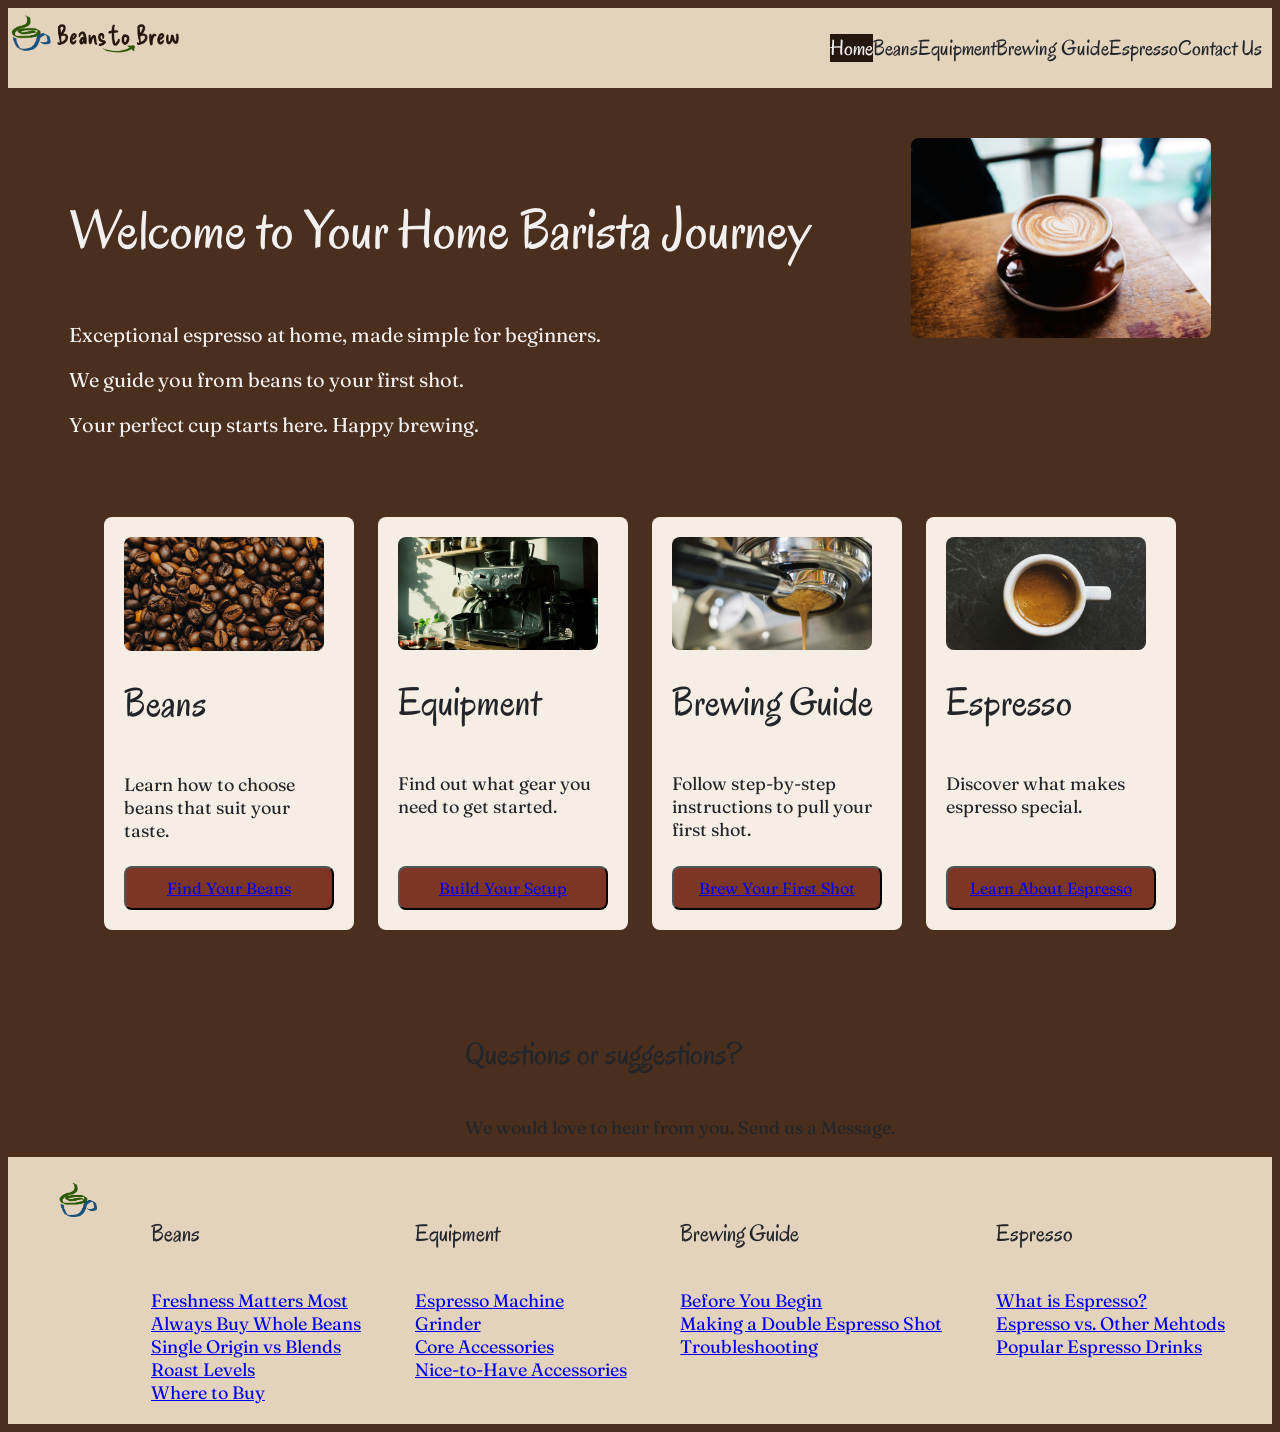
==== index.html @ 37dc38f0 "Changes made to fix HTML5 errors." ====
<!DOCTYPE html>
<html lang="en">

<head>
    <meta charset="UTF-8">
    <meta name="viewport" content="width=device-width, initial-scale=1.0">
    <title>Beans to Brew</title>
    <link rel="icon" type="image/x-icon" href="/img/beans-to-brew-favicon.png">
    <link rel="stylesheet" type="text/css" href="css/style.css" />
</head>

<body>
    <header>
        <a class="logo" href="index.html"><img src="img/beans-to-brew-logo.png" height="50"
                alt="Beans to Brew Logo"></a>

        <input type="checkbox" id="menu-toggle">
        <label for="menu-toggle" class="hamburger">&#9776; Menu</label>

        <nav class="site-nav">
            <ul>
                <li><a href="index.html" class="active">Home</a></li>
                <li><a href="beans.html">Beans</a></li>
                <li><a href="equipment.html">Equipment</a></li>
                <li><a href="guides.html">Brewing Guide</a></li>
                <li><a href="espresso.html">Espresso</a></li>
                <li><a href="contact.html">Contact Us</a></li>
            </ul>
        </nav>
    </header>
    <main>
        <section class="homepage-introduction">
            <article class="introduction">
                <h1>Welcome to Your Home Barista Journey</h1>
                <p>Exceptional espresso at home, made simple for beginners.</p>
                <p>We guide you from beans to your first shot.</p>
                <p>Your perfect cup starts here. Happy brewing.</p>
            </article>
            <article>
                <img src="img/placeholder1.jpg" alt="Placeholder image" height="200">
            </article>
        </section>
        <section class="homepage-cards">
            <article class="card-item">
                <img src="img/placeholder-coffee-(Edited).jpg" alt="coffee">
                <h3>Beans</h3>
                <p>Learn how to choose beans that suit your taste.</p>
                <button><a href="beans.html">Find Your Beans</a></button>
            </article>
            <article class="card-item">
                <img src="img/placeholder-equipment-(Edited).jpg" alt="coffee">
                <h3>Equipment</h3>
                <p>Find out what gear you need to get started.</p>
                <button><a href="equipment.html">Build Your Setup</a></button>
            </article>
            <article class="card-item">
                <img src="img/placeholder-guides-(Edited).jpg" alt="coffee">
                <h3>Brewing Guide</h3>
                <p>Follow step-by-step instructions to pull your first shot.</p>
                <button><a href="guides.html">Brew Your First Shot</a></button>
            </article>
            <article class="card-item">
                <img src="img/placeholder-espresso-(Edited).jpg" alt="coffee">
                <h3>Espresso</h3>
                <p>Discover what makes espresso special.</p>
                <button><a href="espresso.html">Learn About Espresso</a></button>
            </article>
        </section>
        <section class="outro">
            <figure></figure>
            <article>
                <h4>Questions or suggestions?</h4>
                <p>We would love to hear from you. Send us a Message.</p>
            </article>
        </section>
    </main>
    <footer>
        <section class="footer-container">
            <a class="footer-logo" href="index.html"><img src="img/beans-to-brew-logo-sq.png" height="40"
                    alt="Beans to Brew Logo"></a>
            <article class="footer-container-list">
                <h5>Beans</h5>
                <ul>
                    <li><a href="beans.html#freshness-matters-most">Freshness Matters Most</a></li>
                    <li><a href="beans.html#always-buy-whole-beans">Always Buy Whole Beans</a></li>
                    <li><a href="beans.html#single-origin-vs-blends">Single Origin vs Blends</a></li>
                    <li><a href="beans.html#roast-levels">Roast Levels</a></li>
                    <li><a href="beans.html#where-to-buy">Where to Buy</a></li>
                </ul>
            </article>
            <article class="footer-container-list">
                <h5>Equipment</h5>
                <ul>
                    <li><a href="equipment.html#espresso-machine">Espresso Machine</a></li>
                    <li><a href="equipment.html#grinder">Grinder</a></li>
                    <li><a href="equipment.html#core-accessories">Core Accessories</a></li>
                    <li><a href="equipment.html#nicetohave-accessories">Nice-to-Have Accessories</a></li>
                </ul>
            </article>
            <article class="footer-container-list">
                <h5>Brewing Guide</h5>
                <ul>
                    <li><a href="guides.html#preparation">Before You Begin</a></li>
                    <li><a href="guides.html#brewing-guide">Making a Double Espresso Shot</a></li>
                    <li><a href="guides.html#troubleshooting">Troubleshooting</a></li>
                </ul>
            </article>
            <article class="footer-container-list">
                <h5>Espresso</h5>
                <ul>
                    <li><a href="espresso.html#what-is-espresso">What is Espresso?</a></li>
                    <li><a href="espresso.html#vs-other-methods">Espresso vs. Other Mehtods</a></li>
                    <li><a href="espresso.html#espresso-drinks">Popular Espresso Drinks</a></li>
                </ul>
            </article>
        </section>
    </footer>
</body>

</html>
---- css/style.css ----
@import url('https://fonts.googleapis.com/css2?family=Delicious+Handrawn&family=Oregano:ital@0;1&display=swap');
@import url('https://fonts.googleapis.com/css2?family=Fraunces:ital,opsz,wght@0,9..144,100..900;1,9..144,100..900&display=swap');

:root {
  /* Primary Colors */
  --primary-color: #F6EDE5;
  --primary-color-light: #FCF9F3;
  --primary-color-dark: #E3D2BC;
  /* Primary Colors */
  --secondary-color: #4A2E1E;
  --secondary-color-light: #A5978F;
  --secondary-color-dark: #25170F;
  /* Accent Colors */
  --accent-color-1: #2A5803;
  --accent-color-2: #7D3626;
  --accent-color-3: #18527E;
  /* Neutral Colors */
  --neutral-light: #F2F0EF;
  --neutral-dark: #212529;
  --neutral-grey: #CCCCCC;
  /* Nav Colors */
  --nav-btn-color-hover: #C6B49C;
  --nav-btn-color-active: #3B1912
}

/* || SITEWIDE */

html {
  width: auto;
  margin-left: 16px;
  margin-right: 16px;
}

@media (min-width: 768px) {
  html {
    margin-left: 32px;
    margin-right: 32px;
  }
}

@media (min-width: 1024px) {
  html {
    width: 100%;
    max-width: 1440px;
    margin-left: auto;
    margin-right: auto;
  }
}

main {
  display: flex;
  flex-direction: column;
  align-items: center;
  justify-content: center;
}

img {
  border-radius: 8px;
}

body {
  background-color: var(--secondary-color);
}


/* || Typography */
p,
li {
  color: var(--neutral-dark);
  font-family: "Fraunces", serif;
  font-optical-sizing: auto;
  font-weight: 400;
  font-style: normal;
  font-size: 18px;
}

figcaption {
  color: var(--neutral-grey);
}

h1 {
  font-family: "Oregano", cursive;
  font-weight: 400;
  font-style: normal;
  font-size: 56px;
  color: var(--neutral-dark);
}

h2 {
  font-family: "Oregano", cursive;
  font-weight: 400;
  font-style: normal;
  font-size: 48px;
  color: var(--neutral-dark);
}

h3 {
  font-family: "Oregano", cursive;
  font-weight: 400;
  font-style: normal;
  font-size: 40px;
  color: var(--neutral-dark);
}

h4 {
  font-family: "Oregano", cursive;
  font-weight: 400;
  font-style: normal;
  font-size: 32px;
  color: var(--neutral-dark);
}

h5 {
  font-family: "Oregano", cursive;
  font-weight: 400;
  font-style: normal;
  font-size: 24px;
  color: var(--neutral-dark);
}

h6 {
  font-family: "Oregano", cursive;
  font-weight: 400;
  font-style: normal;
  font-size: 20px;
  color: var(--neutral-dark);
}

.introduction p {
  color: var(--neutral-light);
  font-family: "Fraunces", serif;
  font-optical-sizing: auto;
  font-weight: 400;
  font-style: normal;
  font-size: 20px;
}

.introduction h1 {
  color: var(--neutral-light);
}


/* || HEADER */

header {
  background-color: var(--primary-color-dark);
  position: sticky;
  display: flex;
  justify-content: space-between;
  top: 0;
  width: 100%;
}


.hamburger {
  cursor: pointer;
  text-align: center;
  padding: 14px 16px;
  text-decoration: none;
  color: var(--neutral-dark);
  font-family: "Oregano", cursive;
  font-size: 1.4em;
}


nav {
  display: none;
}

#menu-toggle {
  display: none;
}

.site-nav {
  display: none;
  flex-direction: column;
  background: var(--primary-color-dark);
  position: absolute;
  top: 100%;
  left: 0;
  width: 100%;
}

.site-nav ul {
  list-style-type: none;
  padding: 10px;
  overflow: hidden;
}

.site-nav a {
  text-decoration: none;
  color: var(--neutral-dark);
  font-family: "Oregano", cursive;
  font-size: 1.2em;
}

#menu-toggle:checked~nav {
  display: flex;
}

.site-nav a:hover {
  background-color: var(--nav-btn-color-hover);
}

.site-nav a.active {
  background-color: var(--secondary-color-dark);
  color: var(--neutral-light);
}



@media (min-width: 1024px) {

  .hamburger {
    display: none;
  }

  .site-nav {
    display: flex;
    flex-direction: row;
    position: static;
    justify-items: space-between;
    width: auto;
    gap: 100px;
  }


}

/* || FOOTER */

footer {
  left: 0;
  bottom: 0;
  width: 100%;
  color: var(--neutral-dark);
}

footer .footer-container {
  background-color: var(--primary-color-dark);
  display: flex;
  flex-direction: column;
  padding: 20px;
  color: var(--neutral-dark);
}

@media (min-width: 768px) {

  footer .footer-container {
    flex-direction: row;
    justify-content: space-around;
  }
}

footer ul {
  list-style-type: none;
  margin: 0;
  padding: 0;
  overflow: hidden;
  color: var(--neutral-dark);
}


/* || FRONTPAGE */

.homepage-introduction {
  display: flex;
  flex-direction: column;
  gap: 100px;
  padding-top: 50px;
}

@media (min-width: 1024px) {
  .homepage-introduction {
    flex-direction: row;
  }

  nav ul li {
    float: left;
  }

}

.homepage-cards {
  display: grid;
  grid-template-columns: 1fr;
  grid-auto-rows: 1fr;
  gap: 24px;
  padding: 60px;
}

.homepage-cards article {
  display: flex;
  flex-direction: column;
  justify-content: flex-start;
  padding: 24px;
  width: 210px;
  border-radius: 8px;
  padding: 20px;
  gap: 6px;
  background: var(--primary-color);
  box-shadow: var(--neutral-dark);
}

.homepage-cards article button {
  color: var(--neutral-light);
  background-color: var(--accent-color-2);
  border-radius: 8px;
  padding: 10px;
  width: 100%;
  font-family: "Fraunces", serif;
  font-optical-sizing: auto;
  font-weight: 400;
  font-style: normal;
  font-size: 16px;
}

.homepage-cards img {
  flex: 0 0 60px;
  max-width: 200px;
}

.homepage-cards p {
  flex: 1 1 auto;
  display: flex;
  flex-direction: column;
  justify-content: flex-start;
}

.homepage-cards h3 {
  margin-top: 20px;
  margin-bottom: 20px;
  flex: 0 0 auto;
}

.homepage-cards button {
  flex: 0 0 auto;
}


@media (min-width: 768px) {
  .homepage-cards {
    grid-template-columns: 1fr 1fr
  }
}

@media (min-width: 1024px) {
  .homepage-cards {
    grid-template-columns: 1fr 1fr 1fr 1fr
  }
}


.outro {
  display: flex;
  align-content: end;
}

/* || BEANS */

#beans-articles {
  display: grid;
  grid-template-columns: 1;
  grid-template-rows: repeat(5, auto);
  height: auto;
  width: auto;
  gap: 20px;
  grid-template-areas:
    "a"
    "b"
    "c"
    "e"
    "d";
}

@media (min-width: 768px) {
  #beans-articles {
    grid-template-columns: repeat(4, auto);
    grid-template-rows: repeat(5, auto);
    grid-template-areas:
      "a a b b"
      "a a b b"
      "c c e e"
      "c c e e"
      "d d e e";
  }
}

#freshness-matters-most {
  grid-area: a;
}

#always-buy-whole-beans {
  grid-area: b;
}

#single-origin-vs-blends {
  grid-area: c;
}

#where-to-buy {
  grid-area: d;
}

#roast-levels {
  grid-area: e;
}


#beans-articles article {
  display: flex;
  flex-direction: column;
  justify-content: flex-start;
  padding: 24px;
  width: auto;
  height: auto;
  border-radius: 8px;
  padding: 20px;
  gap: 6px;
  background: var(--primary-color);
  box-shadow: var(--neutral-dark);
}

/* || EQUIPMENT */

#core-equipment {
  display: grid;
  grid-template-columns: 1;
  grid-template-rows: 2;
  height: auto;
  width: auto;
  gap: 20px;
  grid-template-areas:
    "a"
    "b"
}

#espresso-machine {
  grid-area: a;
}

#grinder {
  grid-area: b;
}

#espresso-machine,
#grinder {
  display: grid;
  grid-template-columns: 1;
  grid-template-rows: 7;
  height: auto;
  width: auto;
  border-radius: 8px;
  padding: 20px;
  background: var(--primary-color);
  box-shadow: var(--neutral-dark);
  grid-template-areas:
    "a"
    "b"
    "b"
    "b"
    "b"
    "c"
    "c"
    "d"
}

@media (min-width: 768px) {

  #espresso-machine,
  #grinder {
    grid-template-columns: repeat(7, auto);
    grid-template-rows: repeat(5, auto);
    grid-template-areas:
      "a a a a a a a"
      "b b b b c c c"
      "b b b b c c c"
      "b b b b d d d"
      "b b b b d d d"
  }
}

#espresso-machine h2,
#grinder h2 {
  grid-area: a;
}

.equipment-info {
  grid-area: b;
}

.image-and-advice image {
  grid-area: c;
}

.image-and-advice .advice {
  grid-area: d;
}



#core-accessories,
#nicetohave-accessories {
  display: grid;
  grid-template-columns: 1fr;
  grid-auto-rows: 1fr;
  gap: 24px;
  padding: 60px;
}

#accessories article {
  display: flex;
  flex-direction: column;
  justify-content: flex-start;
  padding: 24px;
  width: 210px;
  border-radius: 8px;
  padding: 20px;
  gap: 6px;
  background: var(--primary-color);
  box-shadow: var(--neutral-dark);
}

@media (min-width: 768px) {

  #core-accessories,
  #nicetohave-accessories {
    grid-template-columns: 1fr 1fr
  }
}

@media (min-width: 1024px) {

  #core-accessories,
  #nicetohave-accessories {
    grid-template-columns: 1fr 1fr 1fr 1fr
  }
}

/* || BREWING GUIDE */

#preparation>*,
#preparation ul>li {
  color: var(--neutral-light);
}

#brewing-guide {
  display: flex;
  flex-direction: column;
  background-color: var(--primary-color);
  border-radius: 8px;
  padding: 20px;
}

@media (min-width: 768px) {

  #brewing-guide {
    max-width: 750px;
  }
}

#brewing-guide h2 {
  color: var(--accent-color-3);
}

#brewing-guide-steps {
  display: flex;
  flex-direction: column;
}

#brewing-guide-step {
  display: flex;
  flex-direction: column;
}

.brewing-step-title {
  color: var(--accent-color-1);
}

#troubleshooting {
  background-color: var(--primary-color);
  border-radius: 8px;
  padding: 20px;
  margin: 20px;
}

#troubleshooting h3 {
  color: var(--accent-color-3);
}

#troubleshooting strong {
  color: var(--accent-color-2);
}


/* || ESPRESSO */

/* Introduction part */

.intro-and-img {
  display: grid;
  grid-template-columns: 1fr;
  gap: 20px;
}

.intro-and-img img {
  width: 100%;
  height: 100%;
  object-fit: cover;
}

@media (min-width: 768px) {
  .intro-and-img {
    grid-template-columns: 1fr 1fr;
  }
}

/* Comparison to other brewing methods */

#vs-other-methods {
  display: grid;
  grid-template-columns: 1fr;
  gap: 20px;
}

#vs-other-methods> :first-child {
  order: 2;
}

#vs-other-methods img {
  width: 100%;
  height: 100%;
  object-fit: cover;
}

#vs-other-methods article {
  background-color: var(--primary-color);
  padding: 20px;
  border-radius: 8px;
}

@media (min-width: 768px) {
  #vs-other-methods {
    grid-template-columns: 1fr 1fr;
  }

  #vs-other-methods> :first-child {
    order: 0;
  }
}

/* Popular Espresso Drinks */

#espresso-drinks-intro h2,
#espresso-drinks-intro p {
  color: var(--neutral-light);
}

#espresso-drinks-grid {
  display: grid;
  grid-template-columns: 1fr;
  grid-auto-rows: 1fr;
  gap: 10px;
}

@media (min-width: 576px) {
  #espresso-drinks-grid {
    grid-template-columns: 1fr 1fr;
  }
}

@media (min-width: 768px) {
  #espresso-drinks-grid {
    grid-template-columns: 1fr 1fr 1fr;
  }
}

@media (min-width: 960px) {
  #espresso-drinks-grid {
    grid-template-columns: 1fr 1fr 1fr 1fr;
  }
}

#espresso-drinks-grid article {
  background-color: var(--primary-color);
  padding: 10px;
  border-radius: 8px;
}

label,
input,
textarea {
  display: block;
}

input,
textarea {
  margin-bottom: 20px;
}

/* || CONTACT PAGE */
#img-and-form {
  display: grid;
  grid-template-columns: 1fr;
  gap: 20px;
}

#img-and-form img {
  width: 100%;
  height: 100%;
  object-fit: cover;
}

#img-and-form> :first-child {
  order: 2;
}

@media (min-width: 768px) {
  #img-and-form {
    grid-template-columns: 1fr 1fr;
    margin-bottom: 20px;
  }

}

/* Contact Form */
#contact-form {
  display: grid;
  grid-template-columns: 1fr;
  gap: 6px;
  margin: 10px;
  background-color: var(--primary-color);
  border-radius: 8px;
  padding: 20px;
}

#contact-form button {
  grid-column: 1 / -1;
  padding: 6px;
}

@media (min-width: 768px) {
  #contact-form {
    grid-template-columns: 1fr 1fr;
  }

  #contact-form h4 {
    grid-column: 1 / -1;
  }

  #contact-form #form-title {
    grid-column: 1 / -1;
  }

  #contact-form #form-message {
    grid-column: 1 / -1;
    margin-top: 20px;
  }

  #contact-form #form-button {
    grid-column: 1 / -1;
    padding: 6px;
  }

}
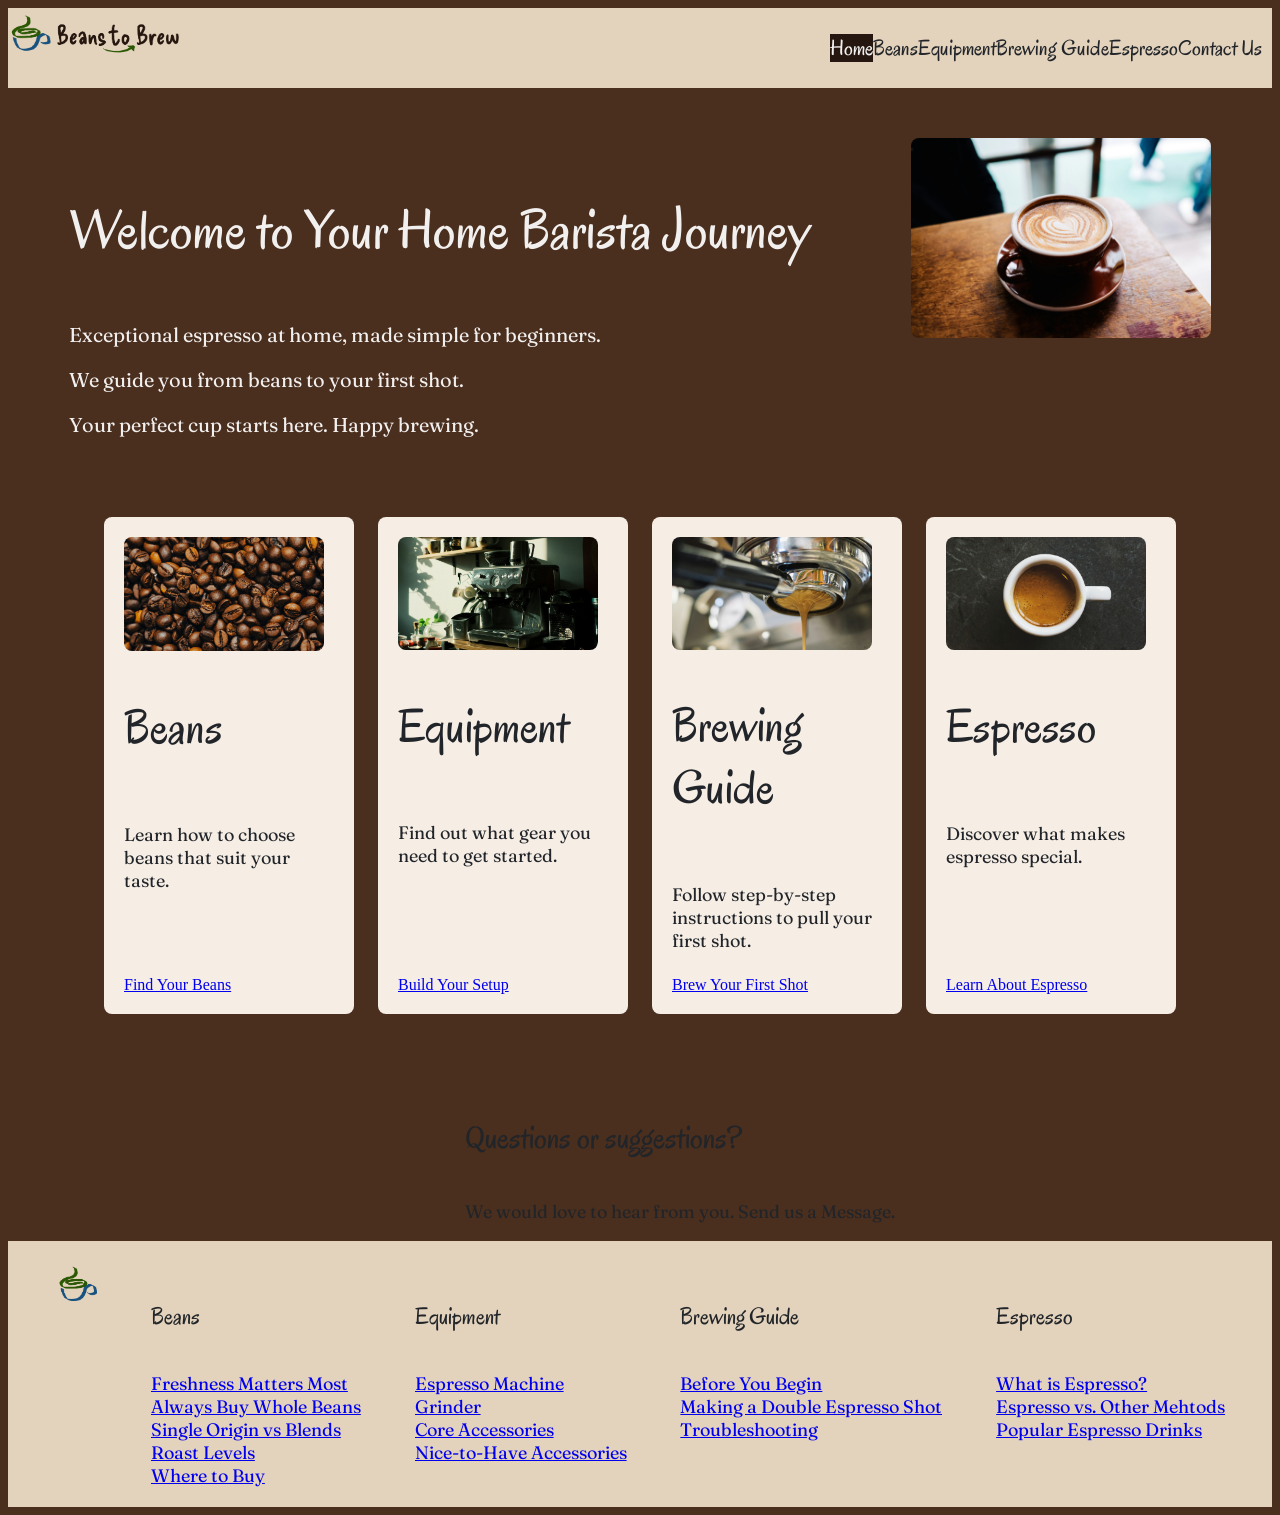
==== commit 308294f8: "More changes to fix HTML5 errors." ====
--- a/index.html
+++ b/index.html
@@ -43,27 +43,27 @@
         <section class="homepage-cards">
             <article class="card-item">
                 <img src="img/placeholder-coffee-(Edited).jpg" alt="coffee">
-                <h3>Beans</h3>
+                <h2>Beans</h2>
                 <p>Learn how to choose beans that suit your taste.</p>
-                <button><a href="beans.html">Find Your Beans</a></button>
+                <a href="beans.html" class="btn">Find Your Beans</a>
             </article>
             <article class="card-item">
                 <img src="img/placeholder-equipment-(Edited).jpg" alt="coffee">
-                <h3>Equipment</h3>
+                <h2>Equipment</h2>
                 <p>Find out what gear you need to get started.</p>
-                <button><a href="equipment.html">Build Your Setup</a></button>
+                <a href="equipment.html" class="btn">Build Your Setup</a>
             </article>
             <article class="card-item">
                 <img src="img/placeholder-guides-(Edited).jpg" alt="coffee">
-                <h3>Brewing Guide</h3>
+                <h2>Brewing Guide</h2>
                 <p>Follow step-by-step instructions to pull your first shot.</p>
-                <button><a href="guides.html">Brew Your First Shot</a></button>
+                <a href="guides.html" class="btn">Brew Your First Shot</a>
             </article>
             <article class="card-item">
                 <img src="img/placeholder-espresso-(Edited).jpg" alt="coffee">
-                <h3>Espresso</h3>
+                <h2>Espresso</h2>
                 <p>Discover what makes espresso special.</p>
-                <button><a href="espresso.html">Learn About Espresso</a></button>
+                <a href="espresso.html" class="btn">Learn About Espresso</a>
             </article>
         </section>
         <section class="outro">
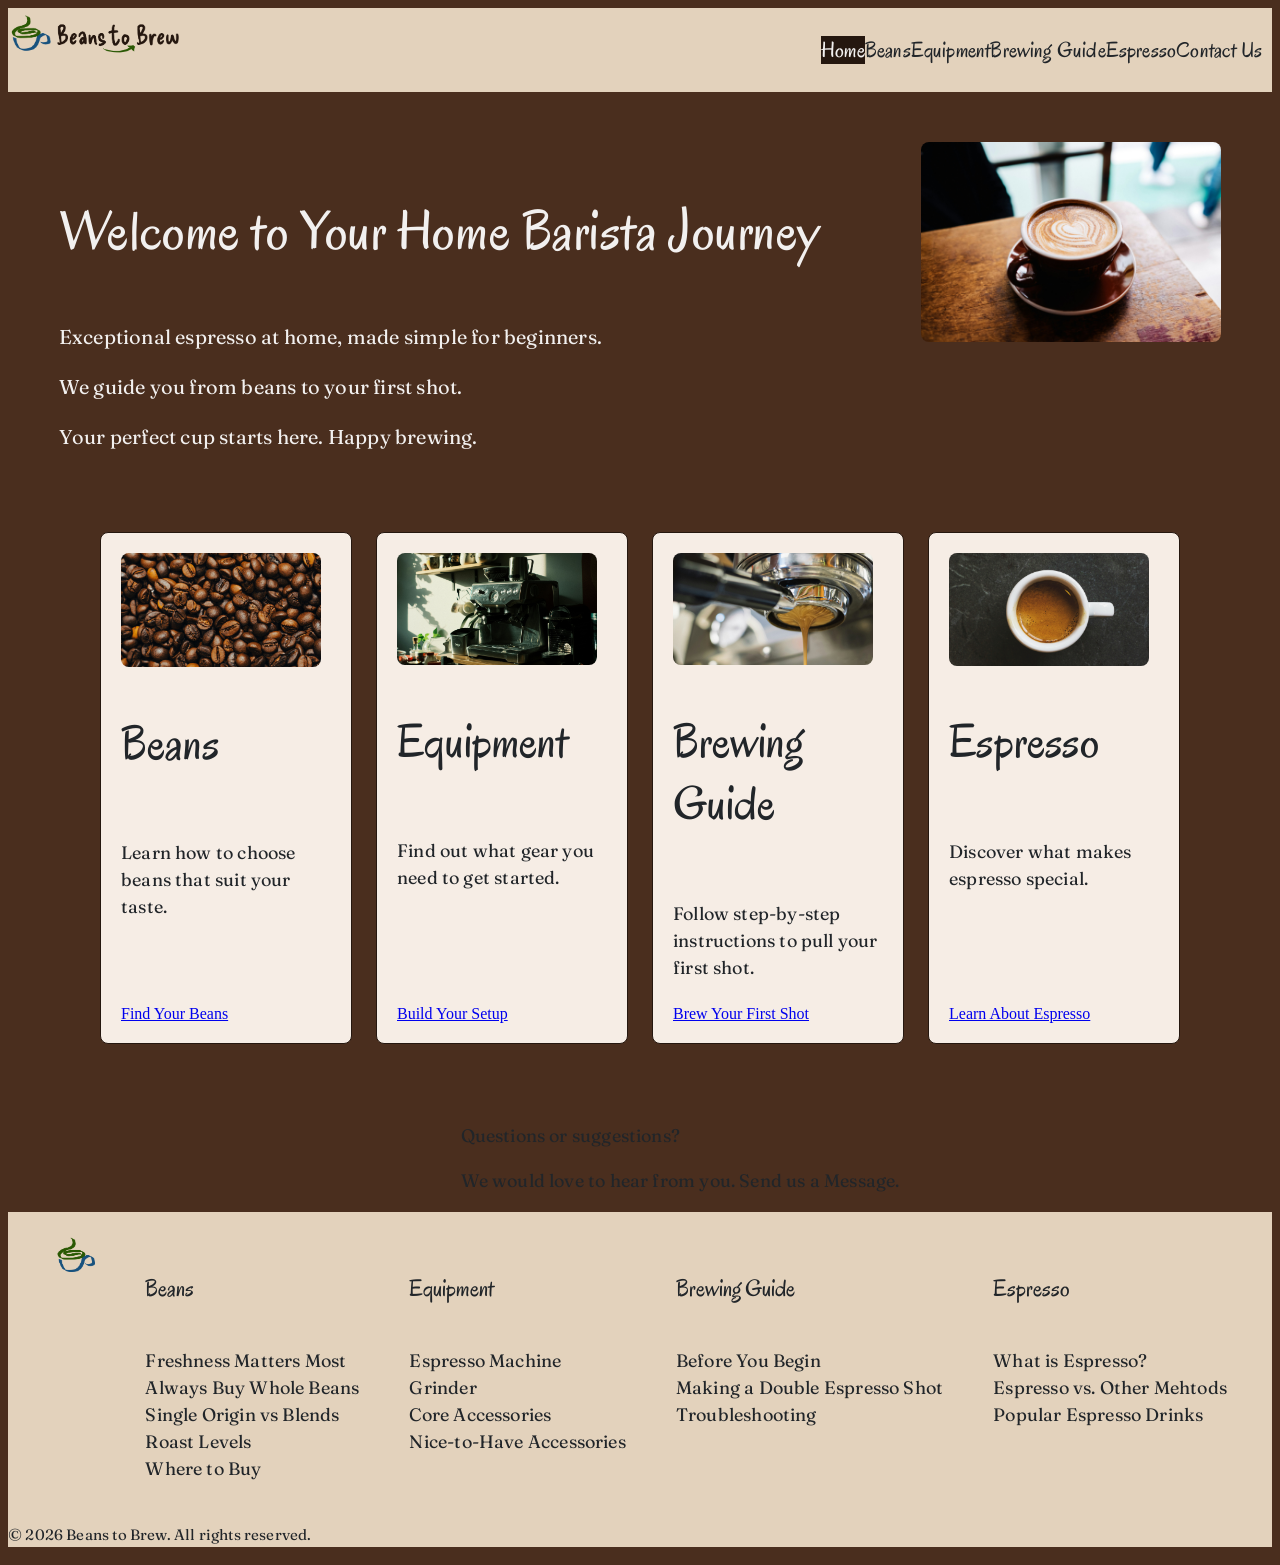
==== commit d78325f1: "A lot of different changes to all files." ====
--- a/index.html
+++ b/index.html
@@ -4,6 +4,7 @@
 <head>
     <meta charset="UTF-8">
     <meta name="viewport" content="width=device-width, initial-scale=1.0">
+    <meta name="author" content="Pall">
     <title>Beans to Brew</title>
     <link rel="icon" type="image/x-icon" href="/img/beans-to-brew-favicon.png">
     <link rel="stylesheet" type="text/css" href="css/style.css" />
@@ -69,7 +70,7 @@
         <section class="outro">
             <figure></figure>
             <article>
-                <h4>Questions or suggestions?</h4>
+                <p>Questions or suggestions?</p>
                 <p>We would love to hear from you. Send us a Message.</p>
             </article>
         </section>
@@ -114,6 +115,7 @@
                 </ul>
             </article>
         </section>
+        <p><small>&copy; 2026 Beans to Brew. All rights reserved.</small></p>
     </footer>
 </body>
 
--- a/css/style.css
+++ b/css/style.css
@@ -62,6 +62,10 @@
   background-color: var(--secondary-color);
 }
 
+footer {
+  background-color: var(--primary-color-dark);
+}
+
 
 /* || Typography */
 p,
@@ -72,6 +76,10 @@
   font-weight: 400;
   font-style: normal;
   font-size: 18px;
+  line-height: 1.5;
+  letter-spacing: 0.01em;
+  word-spacing: normal;
+  text-indent: 0;
 }
 
 figcaption {
@@ -84,6 +92,10 @@
   font-style: normal;
   font-size: 56px;
   color: var(--neutral-dark);
+  line-height: 1.2;
+  letter-spacing: 0.01em;
+  word-spacing: normal;
+  text-indent: 0;
 }
 
 h2 {
@@ -92,6 +104,10 @@
   font-style: normal;
   font-size: 48px;
   color: var(--neutral-dark);
+  line-height: 1.3;
+  letter-spacing: normal;
+  word-spacing: normal;
+  text-indent: 0;
 }
 
 h3 {
@@ -100,6 +116,10 @@
   font-style: normal;
   font-size: 40px;
   color: var(--neutral-dark);
+  line-height: 1.35;
+  letter-spacing: normal;
+  word-spacing: normal;
+  text-indent: 0;
 }
 
 h4 {
@@ -108,6 +128,10 @@
   font-style: normal;
   font-size: 32px;
   color: var(--neutral-dark);
+  line-height: 1.4;
+  letter-spacing: normal;
+  word-spacing: normal;
+  text-indent: 0;
 }
 
 h5 {
@@ -116,6 +140,10 @@
   font-style: normal;
   font-size: 24px;
   color: var(--neutral-dark);
+  line-height: 1.45;
+  letter-spacing: normal;
+  word-spacing: normal;
+  text-indent: 0;
 }
 
 h6 {
@@ -139,6 +167,12 @@
   color: var(--neutral-light);
 }
 
+#freshness-matters-most p:first-of-type::first-letter,
+#always-buy-whole-beans p:first-of-type::first-letter {
+  font-size: 2rem;
+  color: var(--accent-color-1);
+}
+
 
 /* || HEADER */
 
@@ -244,6 +278,19 @@
   color: var(--neutral-dark);
 }
 
+footer a:link {
+  color: var(--neutral-dark);
+  text-decoration: none;
+}
+
+footer a:visited {
+  color: var(--accent-color-3);
+}
+
+footer a:hover {
+  background-color: var(--nav-btn-color-hover);
+}
+
 @media (min-width: 768px) {
 
   footer .footer-container {
@@ -295,6 +342,9 @@
   justify-content: flex-start;
   padding: 24px;
   width: 210px;
+  border-width: 0.0625em;
+  border-color: var(--secondary-color-dark);
+  border-style: solid;
   border-radius: 8px;
   padding: 20px;
   gap: 6px;
@@ -441,6 +491,11 @@
 
 #grinder {
   grid-area: b;
+}
+
+#espresso-machine em,
+#grinder em {
+  text-transform: uppercase;
 }
 
 #espresso-machine,
@@ -649,6 +704,20 @@
   }
 }
 
+#comparison-table {
+  background-color: var(--primary-color-dark);
+  margin-top: 1.2em;
+  margin-bottom: 1.2em;
+}
+
+#comparison-table tbody tr:nth-child(even){
+  background-color: #CFF;
+}
+
+#comparison-table tbody tr:nth-child(odd){
+  background-color: #FFF;
+}
+
 /* Popular Espresso Drinks */
 
 #espresso-drinks-intro h2,
@@ -725,13 +794,16 @@
 
 /* Contact Form */
 #contact-form {
+  margin: 10px;
+  background-color: var(--primary-color);
+  border-radius: 8px;
+  padding: 20px;
+}
+
+#contact-form fieldset {
   display: grid;
   grid-template-columns: 1fr;
   gap: 6px;
-  margin: 10px;
-  background-color: var(--primary-color);
-  border-radius: 8px;
-  padding: 20px;
 }
 
 #contact-form button {
@@ -740,7 +812,7 @@
 }
 
 @media (min-width: 768px) {
-  #contact-form {
+  #contact-form fieldset {
     grid-template-columns: 1fr 1fr;
   }
 
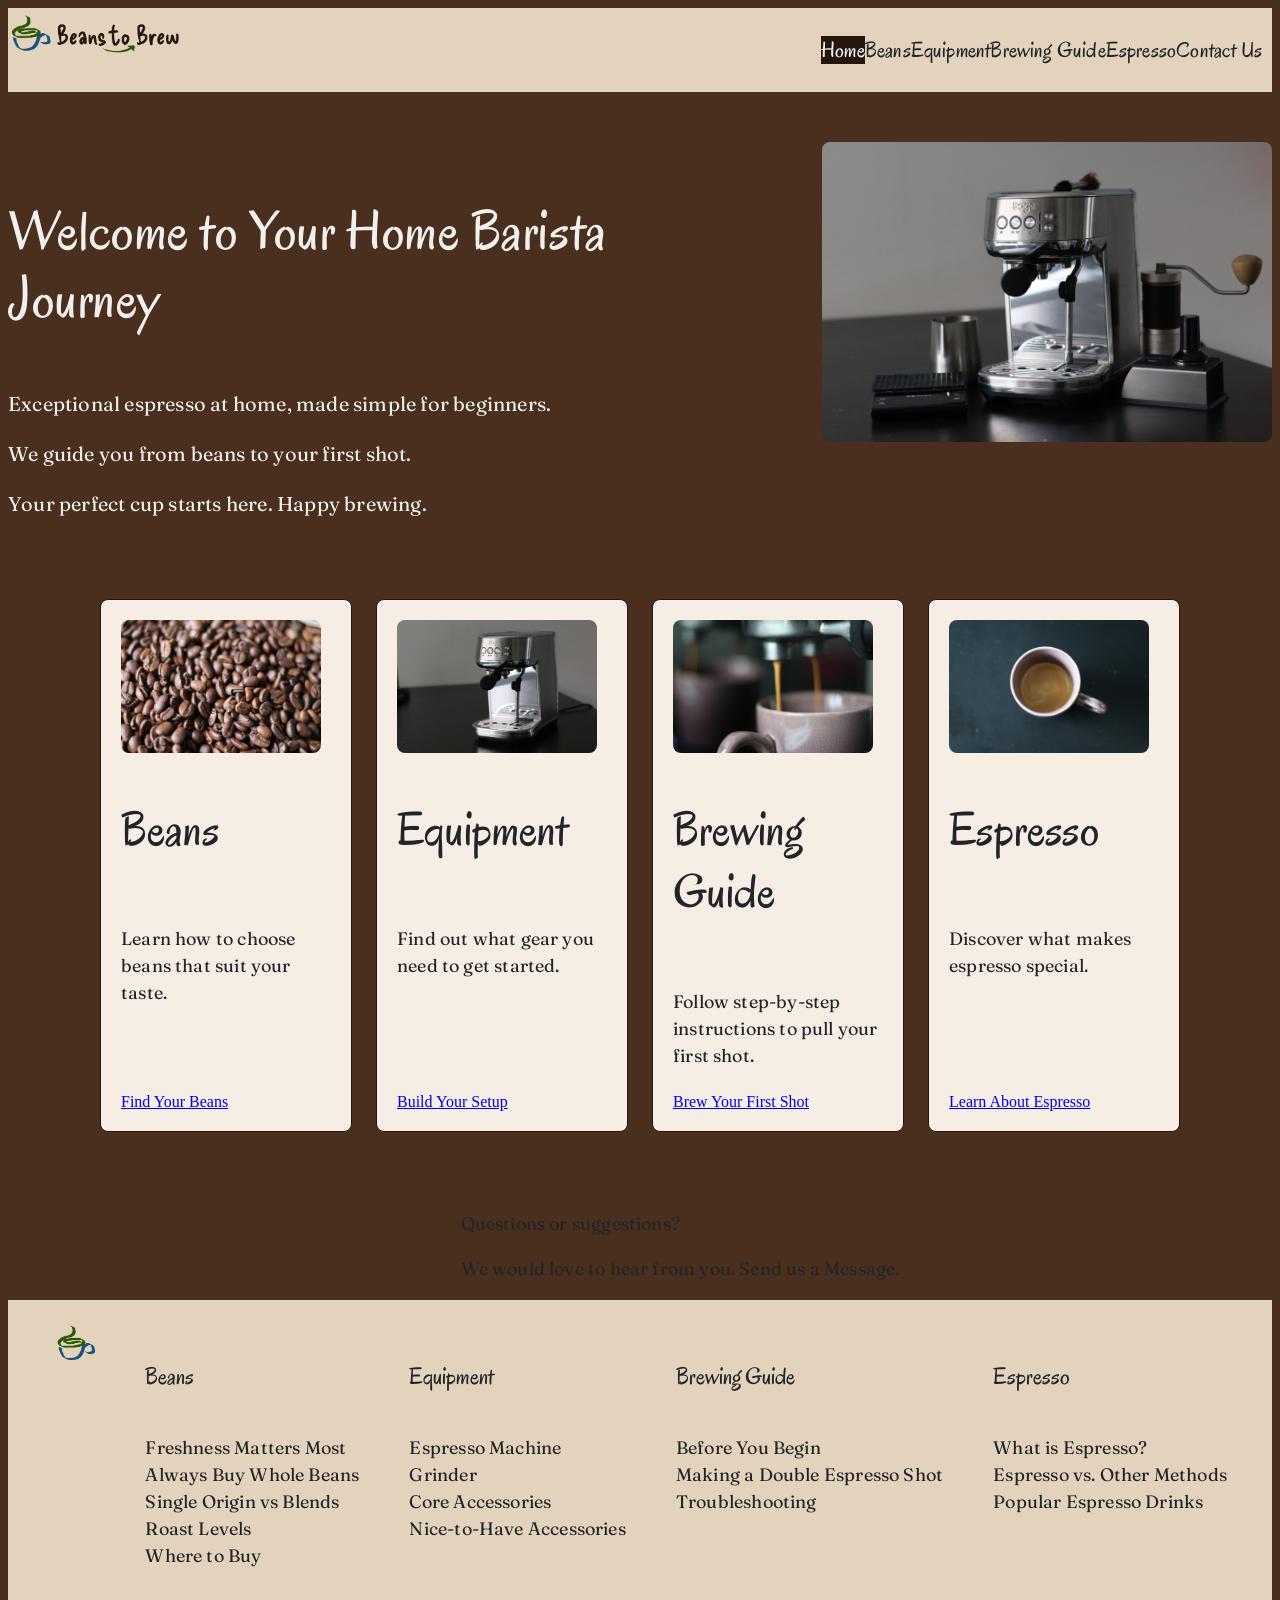
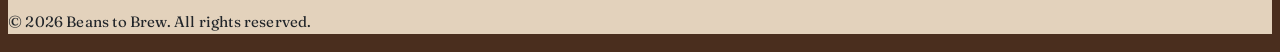
==== commit ec6469f5: "Few changes to all files and images added." ====
--- a/index.html
+++ b/index.html
@@ -38,30 +38,32 @@
                 <p>Your perfect cup starts here. Happy brewing.</p>
             </article>
             <article>
-                <img src="img/placeholder1.jpg" alt="Placeholder image" height="200">
+                <img src="img/equipment.JPG" title="Coffee equipment" alt="Coffee equipment on a black table"
+                    height=300>
             </article>
         </section>
         <section class="homepage-cards">
             <article class="card-item">
-                <img src="img/placeholder-coffee-(Edited).jpg" alt="coffee">
+                <img src="img/beans2.JPG" title="Coffee beans" alt="A lot of coffee beans">
                 <h2>Beans</h2>
                 <p>Learn how to choose beans that suit your taste.</p>
                 <a href="beans.html" class="btn">Find Your Beans</a>
             </article>
             <article class="card-item">
-                <img src="img/placeholder-equipment-(Edited).jpg" alt="coffee">
+                <img src="img/machine.JPG" title="Espresso machine" alt="Espresso machine on a black table">
                 <h2>Equipment</h2>
                 <p>Find out what gear you need to get started.</p>
                 <a href="equipment.html" class="btn">Build Your Setup</a>
             </article>
             <article class="card-item">
-                <img src="img/placeholder-guides-(Edited).jpg" alt="coffee">
+                <img src="img/espresso1.JPG" title="Espresso brewing"
+                    alt="Espresso shot in the making. Coffee flowing from the machine into a mug.">
                 <h2>Brewing Guide</h2>
                 <p>Follow step-by-step instructions to pull your first shot.</p>
                 <a href="guides.html" class="btn">Brew Your First Shot</a>
             </article>
             <article class="card-item">
-                <img src="img/placeholder-espresso-(Edited).jpg" alt="coffee">
+                <img src="img/espresso-cup2.JPG" title="Espresso" alt="A cup with espresso in it">
                 <h2>Espresso</h2>
                 <p>Discover what makes espresso special.</p>
                 <a href="espresso.html" class="btn">Learn About Espresso</a>
@@ -110,7 +112,7 @@
                 <h5>Espresso</h5>
                 <ul>
                     <li><a href="espresso.html#what-is-espresso">What is Espresso?</a></li>
-                    <li><a href="espresso.html#vs-other-methods">Espresso vs. Other Mehtods</a></li>
+                    <li><a href="espresso.html#vs-other-methods">Espresso vs. Other Methods</a></li>
                     <li><a href="espresso.html#espresso-drinks">Popular Espresso Drinks</a></li>
                 </ul>
             </article>
--- a/css/style.css
+++ b/css/style.css
@@ -423,6 +423,18 @@
     "d";
 }
 
+#beans-articles h2 {
+  color: var(--accent-color-3);
+  margin-top: 0px;
+  margin-bottom: 0px;
+}
+
+#beans-articles h3 {
+  color: var(--accent-color-1);
+  margin-top: 0px;
+  margin-bottom: 0px;
+}
+
 @media (min-width: 768px) {
   #beans-articles {
     grid-template-columns: repeat(4, auto);
@@ -456,6 +468,11 @@
   grid-area: e;
 }
 
+#beans1 {
+  grid-area: v;
+}
+
+
 
 #beans-articles article {
   display: flex;
@@ -493,9 +510,42 @@
   grid-area: b;
 }
 
+#espresso-machine h2,
+#grinder h2 {
+  color: var(--accent-color-3);
+  margin-top: 0px;
+  margin-bottom: 0px;
+}
+
+#espresso-machine h3,
+#grinder h3 {
+  color: var(--accent-color-1);
+  margin-top: 0px;
+  margin-bottom: 0px;
+}
+
+#accessories {
+  margin-top: 6em;
+  margin-bottom: 4em;
+}
+
+#accessories h2 {
+  color: var(--neutral-light);
+  margin-top: 0px;
+  margin-bottom: 0px;
+}
+
 #espresso-machine em,
 #grinder em {
   text-transform: uppercase;
+}
+
+.image-and-advice .advice {
+  background-color: var(--secondary-color);
+  color: var(--neutral-light);
+  padding: 10px;
+  border-radius: 8px;
+  word-spacing: 0.1em;
 }
 
 #espresso-machine,
@@ -616,6 +666,8 @@
 
 #brewing-guide h2 {
   color: var(--accent-color-3);
+  margin-top: 0px;
+  margin-bottom: 0px;
 }
 
 #brewing-guide-steps {
@@ -672,6 +724,12 @@
 
 /* Comparison to other brewing methods */
 
+#vs-other-methods h2 {
+  color: var(--accent-color-3);
+  margin-top: 0px;
+  margin-bottom: 0px;
+}
+
 #vs-other-methods {
   display: grid;
   grid-template-columns: 1fr;
@@ -710,11 +768,11 @@
   margin-bottom: 1.2em;
 }
 
-#comparison-table tbody tr:nth-child(even){
+#comparison-table tbody tr:nth-child(even) {
   background-color: #CFF;
 }
 
-#comparison-table tbody tr:nth-child(odd){
+#comparison-table tbody tr:nth-child(odd) {
   background-color: #FFF;
 }
 
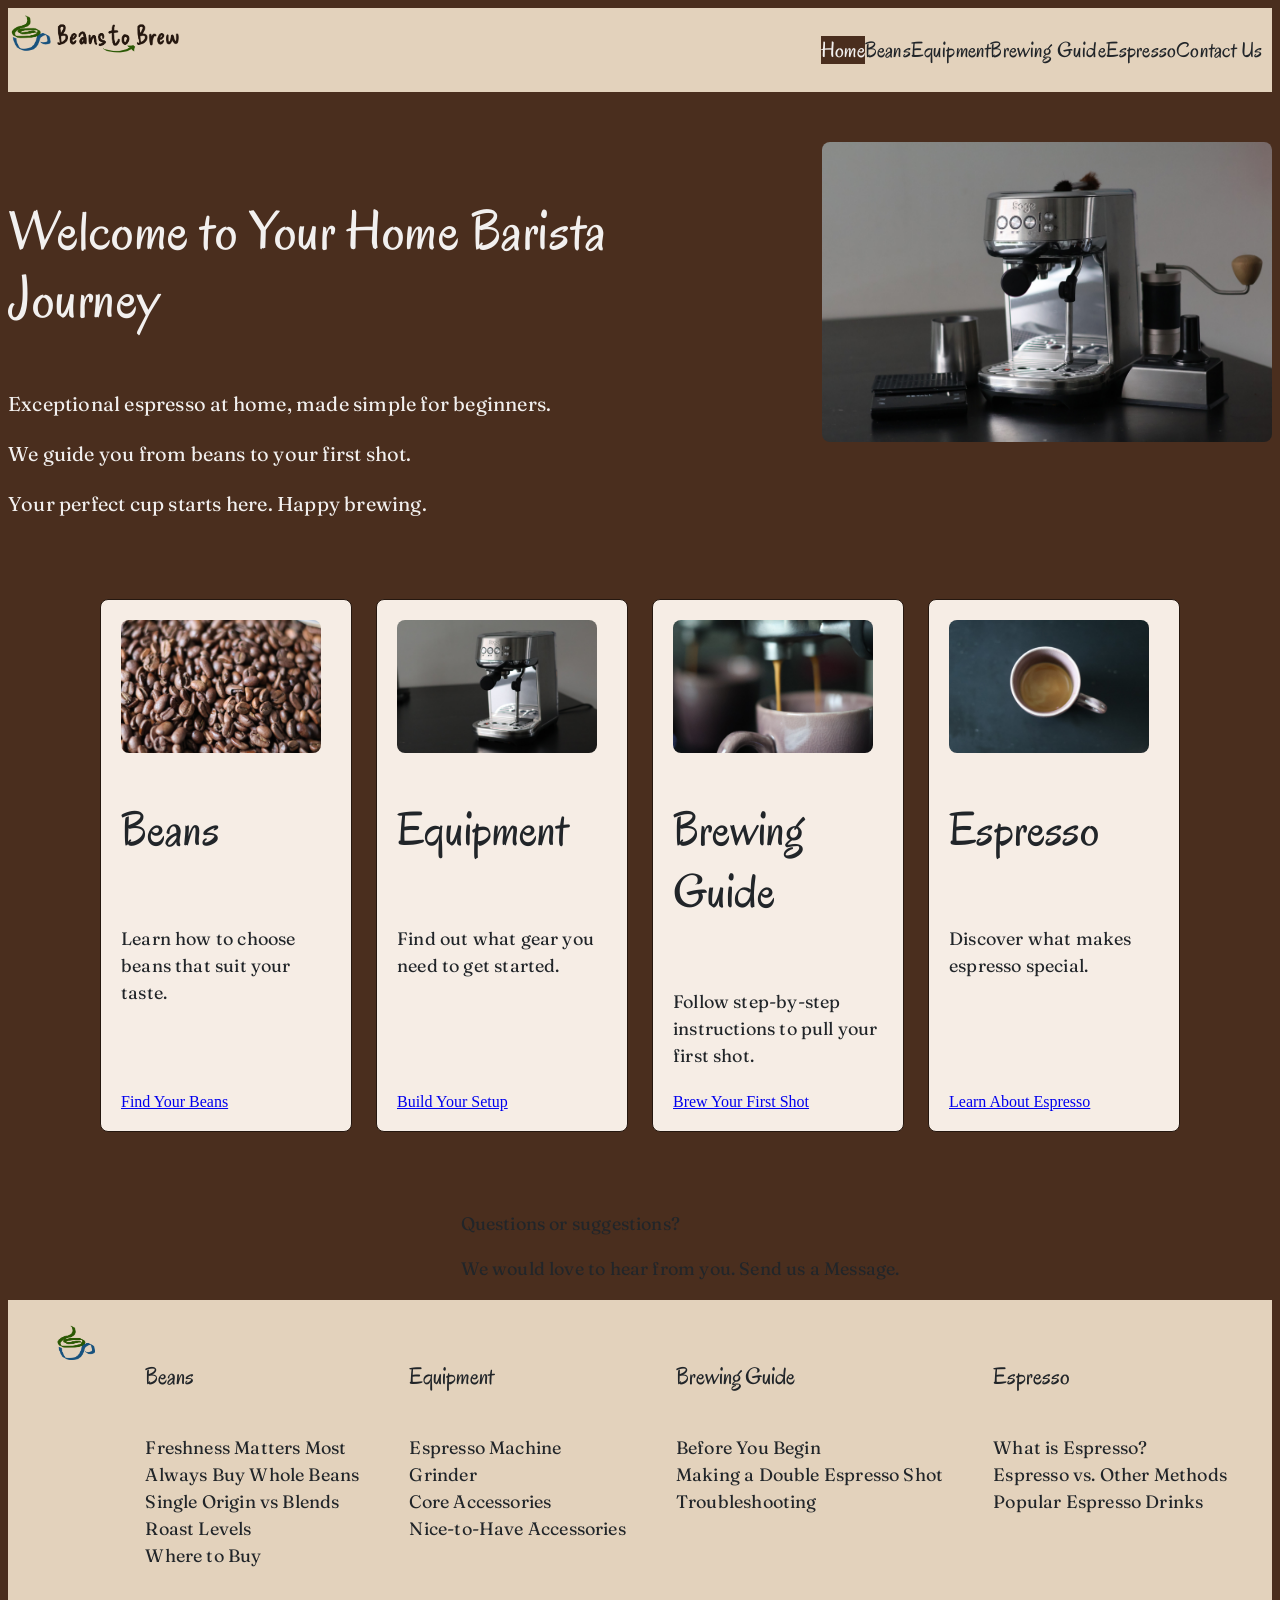
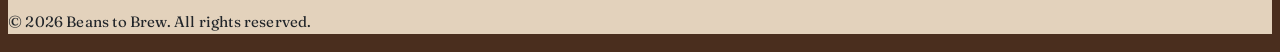
==== commit feb8358d: "Fixes to selected and active links in header." ====
--- a/index.html
+++ b/index.html
@@ -6,21 +6,21 @@
     <meta name="viewport" content="width=device-width, initial-scale=1.0">
     <meta name="author" content="Pall">
     <title>Beans to Brew</title>
-    <link rel="icon" type="image/x-icon" href="/img/beans-to-brew-favicon.png">
+    <link rel="icon" type="image/png" href="/img/beans-to-brew-favicon.png">
     <link rel="stylesheet" type="text/css" href="css/style.css" />
 </head>
 
 <body>
     <header>
-        <a class="logo" href="index.html"><img src="img/beans-to-brew-logo.png" height="50"
-                alt="Beans to Brew Logo"></a>
+        <a class="logo" href="index.html"><img src="img/beans-to-brew-logo.png" height="50" title="Beans to Brew Logo"
+                alt="Beans to Brew Logo in color"></a>
 
         <input type="checkbox" id="menu-toggle">
         <label for="menu-toggle" class="hamburger">&#9776; Menu</label>
 
         <nav class="site-nav">
             <ul>
-                <li><a href="index.html" class="active">Home</a></li>
+                <li><a href="index.html" class="selected">Home</a></li>
                 <li><a href="beans.html">Beans</a></li>
                 <li><a href="equipment.html">Equipment</a></li>
                 <li><a href="guides.html">Brewing Guide</a></li>
@@ -79,8 +79,8 @@
     </main>
     <footer>
         <section class="footer-container">
-            <a class="footer-logo" href="index.html"><img src="img/beans-to-brew-logo-sq.png" height="40"
-                    alt="Beans to Brew Logo"></a>
+            <a class="footer-logo" href="index.html"><img src="img/beans-to-brew-logo-sq.png" height="40" title="Beans to Brew Logo"
+                    alt="Beans to Brew Logo without the text"></a>
             <article class="footer-container-list">
                 <h5>Beans</h5>
                 <ul>
--- a/css/style.css
+++ b/css/style.css
@@ -236,8 +236,13 @@
   background-color: var(--nav-btn-color-hover);
 }
 
-.site-nav a.active {
+.site-nav a:active {
   background-color: var(--secondary-color-dark);
+  color: var(--neutral-light);
+}
+
+.site-nav a.selected {
+  background-color: var(--secondary-color);
   color: var(--neutral-light);
 }
 
@@ -289,6 +294,11 @@
 
 footer a:hover {
   background-color: var(--nav-btn-color-hover);
+}
+
+footer a:active {
+  background-color: var(--secondary-color-dark);
+  color: var(--neutral-light);
 }
 
 @media (min-width: 768px) {
@@ -649,6 +659,35 @@
   color: var(--neutral-light);
 }
 
+#preparation {
+  display: grid;
+  grid-template-columns: 1fr;
+  gap: 20px;
+  margin-bottom: 4em;
+}
+
+#preparation p,
+#preparation h2 {
+  color: var(--neutral-light);
+}
+
+#preparation img {
+  width: 100%;
+  height: 100%;
+  object-fit: cover;
+}
+
+#preparation article {
+  padding: 20px;
+  border-radius: 8px;
+}
+
+@media (min-width: 768px) {
+  #preparation {
+    grid-template-columns: 1fr 1fr;
+  }
+}
+
 #brewing-guide {
   display: flex;
   flex-direction: column;
@@ -734,6 +773,8 @@
   display: grid;
   grid-template-columns: 1fr;
   gap: 20px;
+  margin-top: 4em;
+  margin-bottom: 4em;
 }
 
 #vs-other-methods> :first-child {
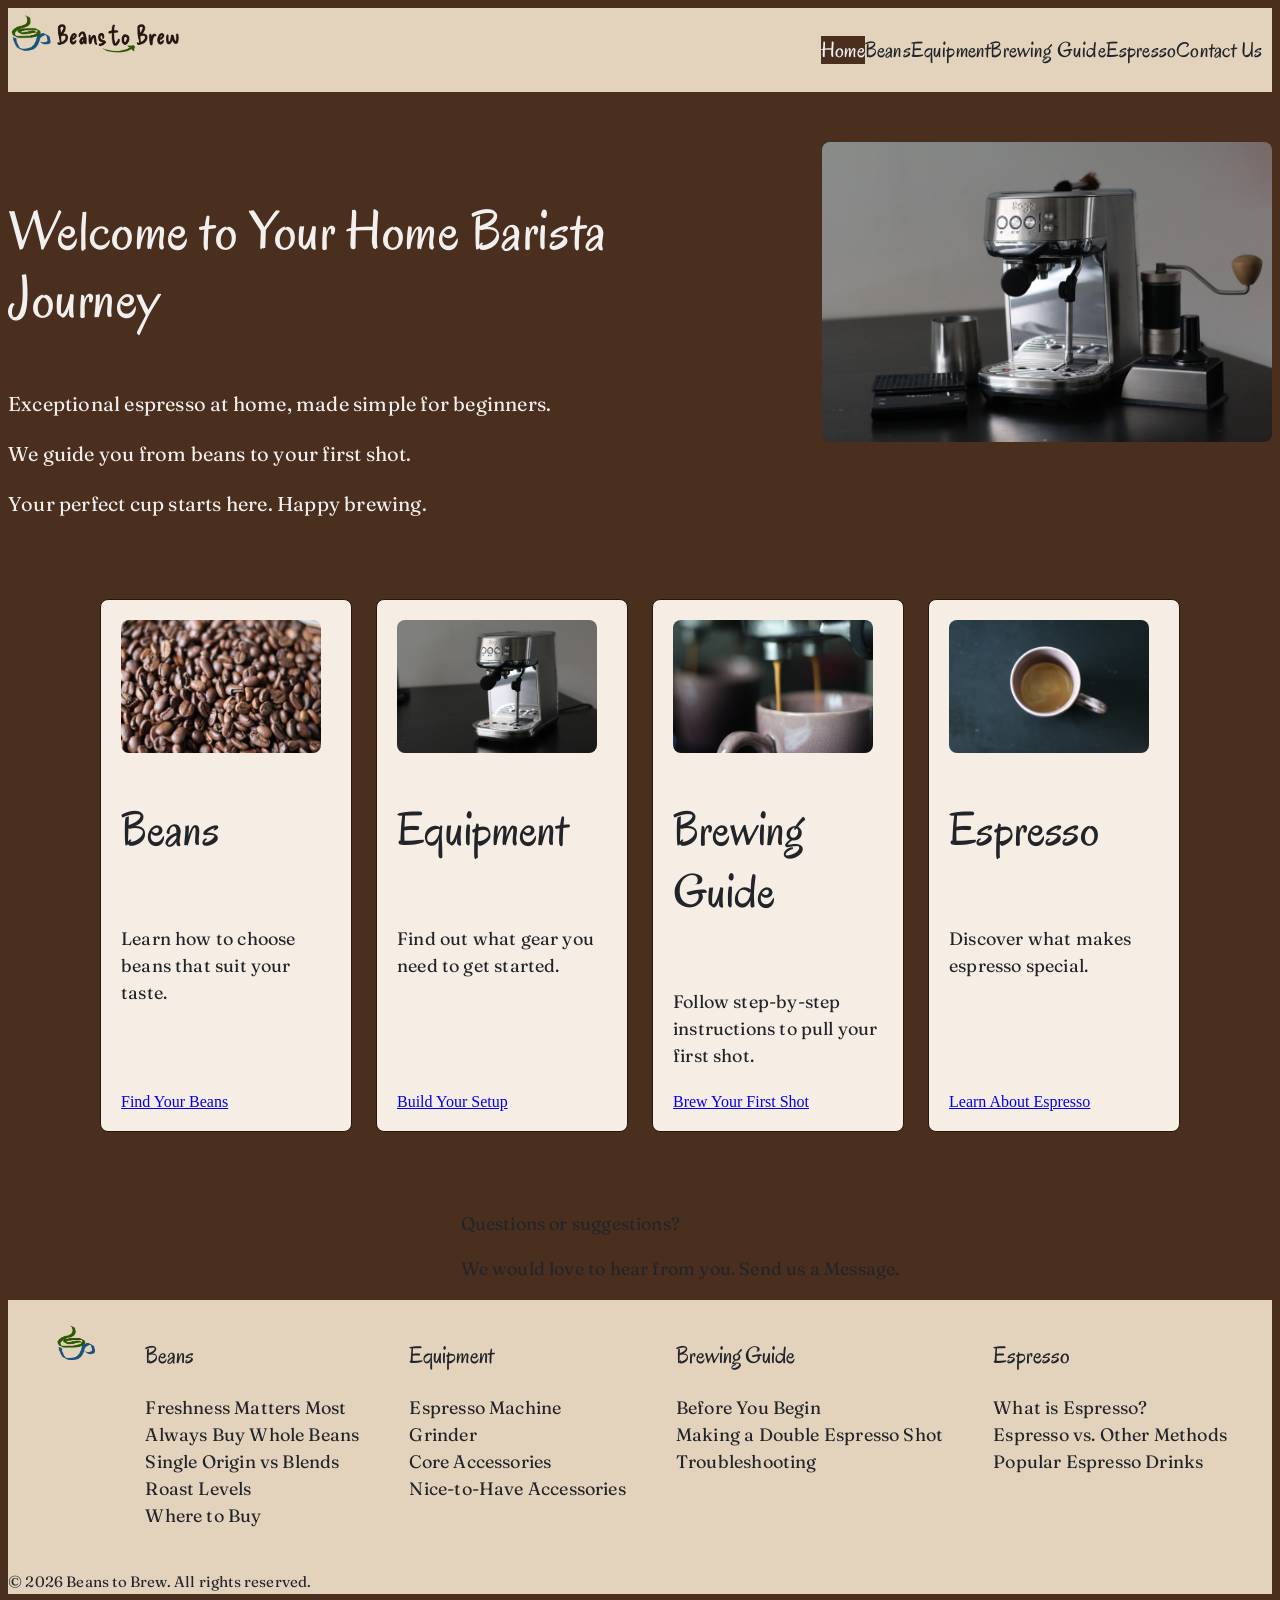
==== commit a6f4c69a: "Fixes to css grids." ====
--- a/index.html
+++ b/index.html
@@ -82,7 +82,7 @@
             <a class="footer-logo" href="index.html"><img src="img/beans-to-brew-logo-sq.png" height="40" title="Beans to Brew Logo"
                     alt="Beans to Brew Logo without the text"></a>
             <article class="footer-container-list">
-                <h5>Beans</h5>
+                <h2>Beans</h2>
                 <ul>
                     <li><a href="beans.html#freshness-matters-most">Freshness Matters Most</a></li>
                     <li><a href="beans.html#always-buy-whole-beans">Always Buy Whole Beans</a></li>
@@ -92,7 +92,7 @@
                 </ul>
             </article>
             <article class="footer-container-list">
-                <h5>Equipment</h5>
+                <h2>Equipment</h2>
                 <ul>
                     <li><a href="equipment.html#espresso-machine">Espresso Machine</a></li>
                     <li><a href="equipment.html#grinder">Grinder</a></li>
@@ -101,7 +101,7 @@
                 </ul>
             </article>
             <article class="footer-container-list">
-                <h5>Brewing Guide</h5>
+                <h2>Brewing Guide</h2>
                 <ul>
                     <li><a href="guides.html#preparation">Before You Begin</a></li>
                     <li><a href="guides.html#brewing-guide">Making a Double Espresso Shot</a></li>
@@ -109,7 +109,7 @@
                 </ul>
             </article>
             <article class="footer-container-list">
-                <h5>Espresso</h5>
+                <h2>Espresso</h2>
                 <ul>
                     <li><a href="espresso.html#what-is-espresso">What is Espresso?</a></li>
                     <li><a href="espresso.html#vs-other-methods">Espresso vs. Other Methods</a></li>
--- a/css/style.css
+++ b/css/style.css
@@ -258,7 +258,6 @@
     display: flex;
     flex-direction: row;
     position: static;
-    justify-items: space-between;
     width: auto;
     gap: 100px;
   }
@@ -273,6 +272,18 @@
   bottom: 0;
   width: 100%;
   color: var(--neutral-dark);
+}
+
+footer h2 {
+  font-family: "Oregano", cursive;
+  font-weight: 400;
+  font-style: normal;
+  font-size: 24px;
+  color: var(--neutral-dark);
+  line-height: 1.45;
+  letter-spacing: normal;
+  word-spacing: normal;
+  text-indent: 0;
 }
 
 footer .footer-container {
@@ -420,7 +431,7 @@
 
 #beans-articles {
   display: grid;
-  grid-template-columns: 1;
+  grid-template-columns: 1fr;
   grid-template-rows: repeat(5, auto);
   height: auto;
   width: auto;
@@ -502,8 +513,8 @@
 
 #core-equipment {
   display: grid;
-  grid-template-columns: 1;
-  grid-template-rows: 2;
+  grid-template-columns: 1fr;
+  grid-template-rows: 2fr;
   height: auto;
   width: auto;
   gap: 20px;
@@ -561,8 +572,8 @@
 #espresso-machine,
 #grinder {
   display: grid;
-  grid-template-columns: 1;
-  grid-template-rows: 7;
+  grid-template-columns: 1fr;
+  grid-template-rows: 7fr;
   height: auto;
   width: auto;
   border-radius: 8px;
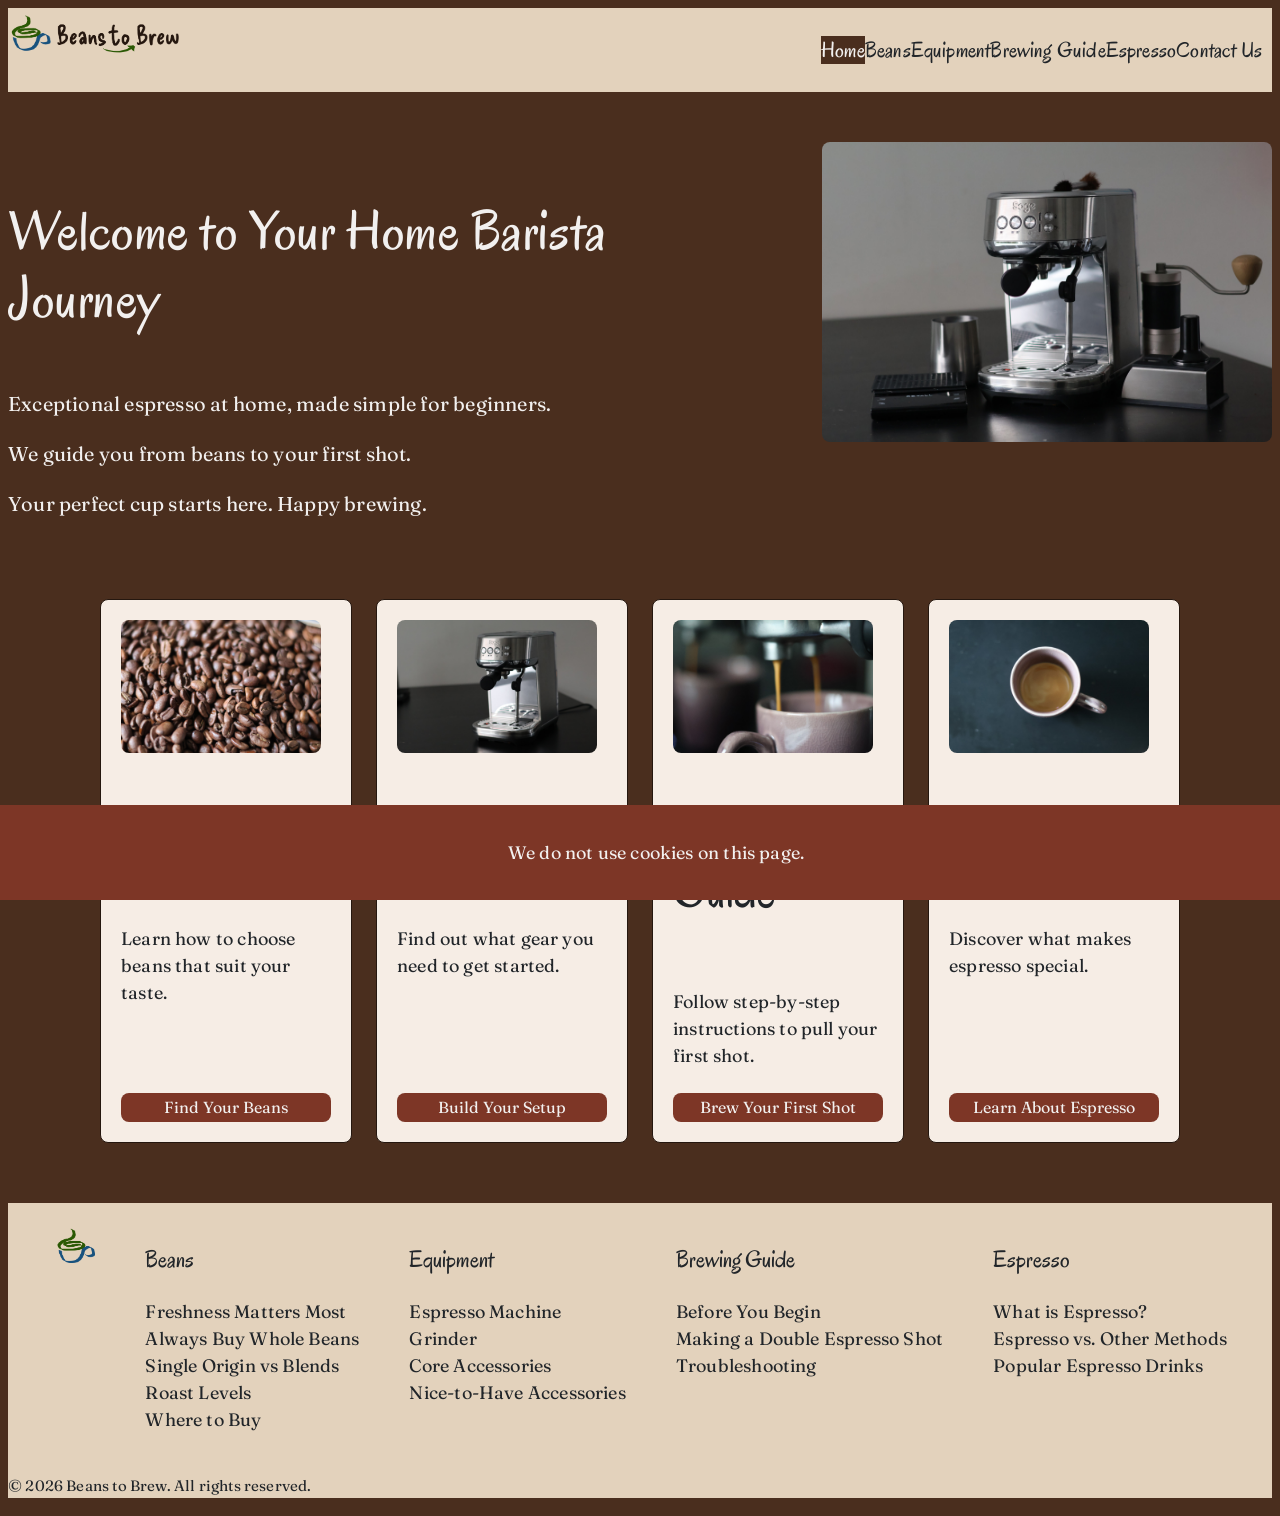
==== commit dd01c834: "Cookie banner added." ====
--- a/index.html
+++ b/index.html
@@ -69,13 +69,6 @@
                 <a href="espresso.html" class="btn">Learn About Espresso</a>
             </article>
         </section>
-        <section class="outro">
-            <figure></figure>
-            <article>
-                <p>Questions or suggestions?</p>
-                <p>We would love to hear from you. Send us a Message.</p>
-            </article>
-        </section>
     </main>
     <footer>
         <section class="footer-container">
@@ -119,6 +112,9 @@
         </section>
         <p><small>&copy; 2026 Beans to Brew. All rights reserved.</small></p>
     </footer>
+    <section id="cookie-info" class="cookie-banner">
+        <p>We do not use cookies on this page.</p>
+    </section>
 </body>
 
 </html>
--- a/css/style.css
+++ b/css/style.css
@@ -373,11 +373,16 @@
   box-shadow: var(--neutral-dark);
 }
 
-.homepage-cards article button {
+.homepage-cards article a.btn,
+#form-submit-btn {
+  cursor: pointer;
+  text-decoration: none;
+  text-align: center;
   color: var(--neutral-light);
   background-color: var(--accent-color-2);
   border-radius: 8px;
-  padding: 10px;
+  padding-top: 0.3em;
+  padding-bottom: 0.3em;
   width: 100%;
   font-family: "Fraunces", serif;
   font-optical-sizing: auto;
@@ -386,6 +391,10 @@
   font-size: 16px;
 }
 
+.homepage-cards article a.btn:hover {
+  background-color: var(--secondary-color);
+}
+
 .homepage-cards img {
   flex: 0 0 60px;
   max-width: 200px;
@@ -425,6 +434,21 @@
 .outro {
   display: flex;
   align-content: end;
+}
+
+.cookie-banner {
+  position: fixed;
+  z-index: 9999;
+  left: 0;
+  bottom: 0;
+  width: 100%;
+  padding: 1em;
+  background-color: var(--accent-color-2);
+  text-align: center;
+}
+
+.cookie-banner p {
+  color: var(--neutral-light);
 }
 
 /* || BEANS */
@@ -926,7 +950,7 @@
     grid-template-columns: 1fr 1fr;
   }
 
-  #contact-form h4 {
+  #contact-form h2 {
     grid-column: 1 / -1;
   }
 
